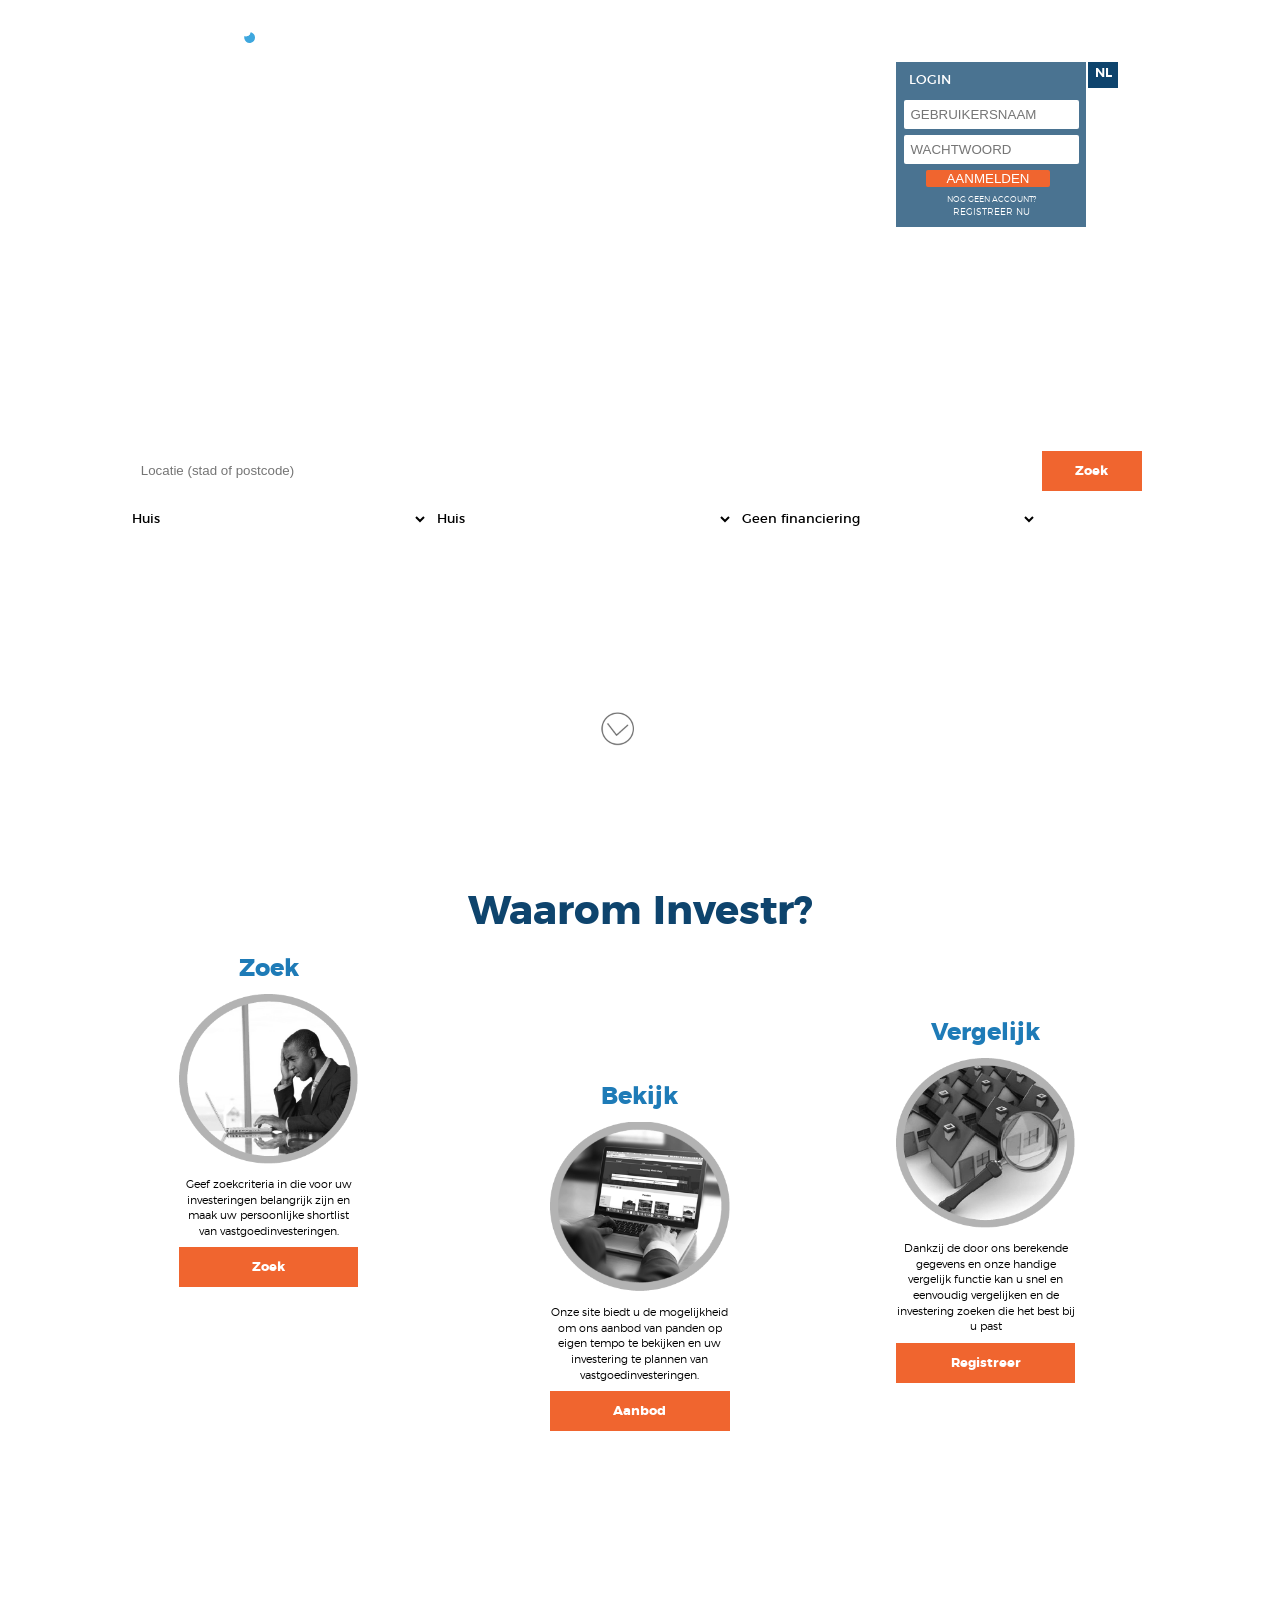
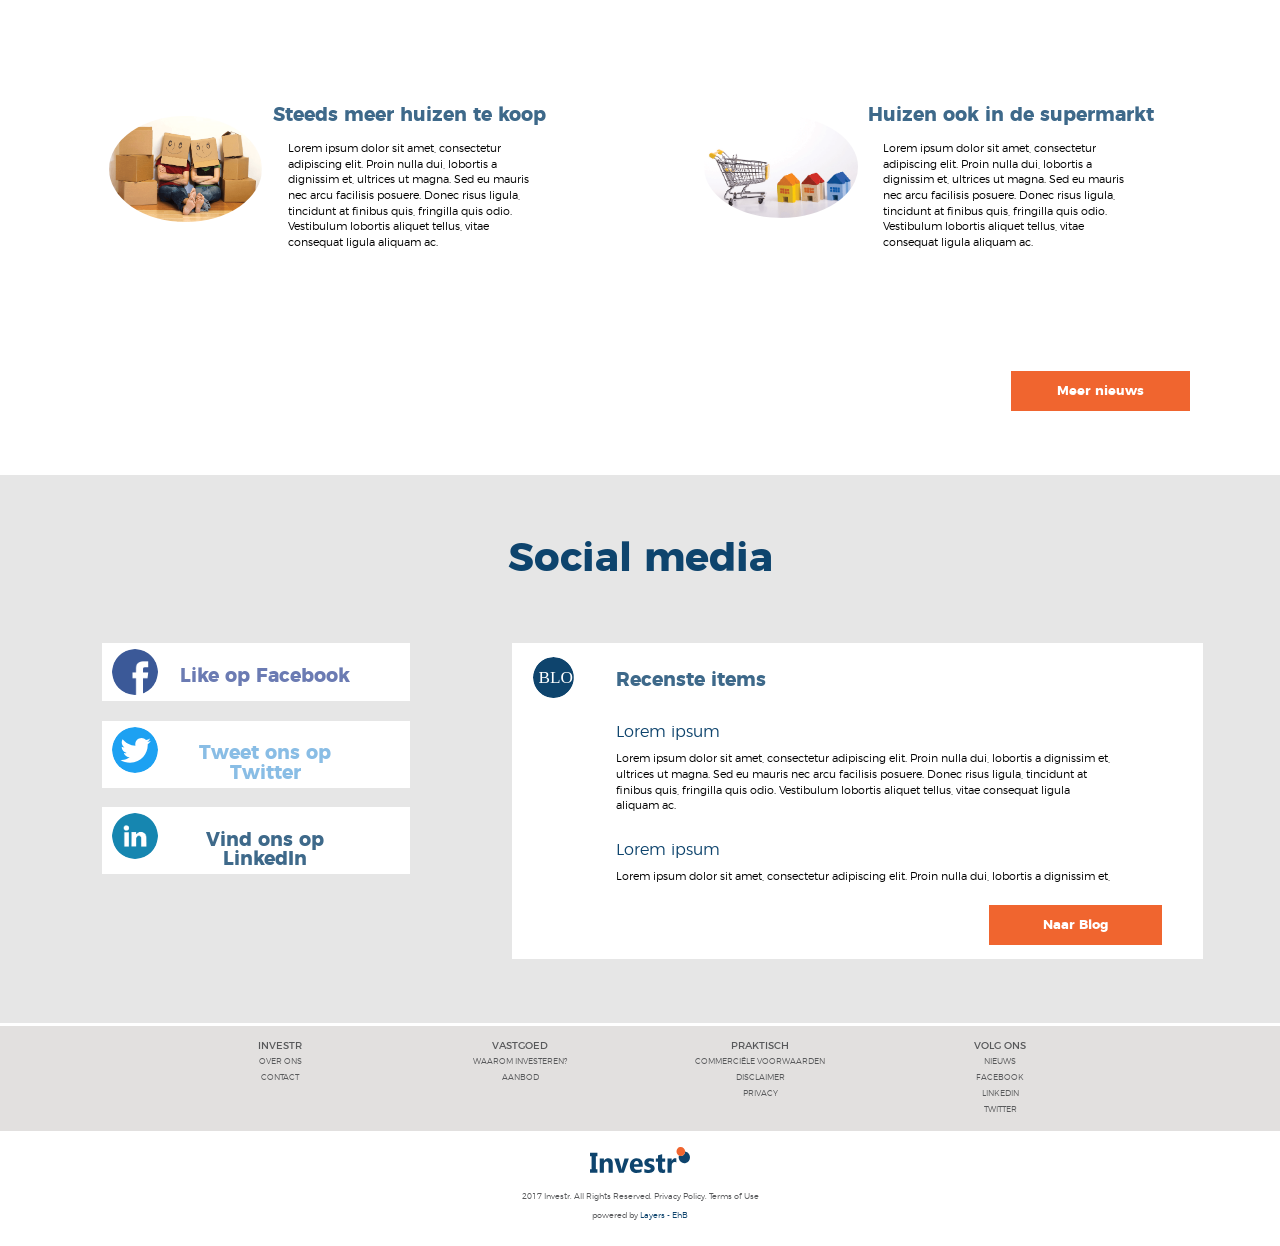
==== index.html @ 13e5bcf7 "Lennert Homepage" ====
<!DOCTYPE html>
<html lang="nl">

<head>
  <title>Home - Investr</title>
  <link rel="icon" type="image/png" href="images/Investr_logo_header.png">
  <meta charset="UTF-8">
  <link rel="stylesheet" type="text/css" href="css/reset.css" />
  <link rel="stylesheet" type="text/css" href="css/style.css" />
  <link rel="stylesheet" type="text/css" href="css/homepage.css" />
  <link rel="stylesheet" type="text/css" href="css/mediaqueries.css" />
  <link rel="stylesheet" type="text/css" href="css/mediaqueries2.css" />
  <meta name="viewport" content="width=device-width, initial-scale=1,  minimum-scale=1">
  <script src="https://ajax.googleapis.com/ajax/libs/jquery/2.1.4/jquery.min.js"></script>
  <script src="../script/script.js"></script>
</head>

<body class="Lennert">
  <section class="EEN_L">
    <header id="top">
      <div class="container"> <a class="logo" href="../index.html" title="Investr">investr</a> <a class="menu-knop" href="#"><span class="hamburger-lines">&#9776;</span> menu</a>
        <nav class="menu">
          <ul>
            <li><a href="index.html">home</a></li>
            <li><a href="pages/aanbod.html">aanbod</a></li>
            <li><a href="pages/nieuws.html">nieuws</a></li>
            <li><a href="pages/over_ons.html">meer ></a></li>
          </ul>
        </nav>
        <br class="clearfix" />
        <ul id="register">
          <li><a href="pages/registreren.html">registren</a></li>
          <li><a href="pages/login.html">aanmelden</a></li>
          <li><a href="#">nl</a></li>
        </ul> <a href="#" id="taal">nl</a>
        <div class="aanmelden">
          <h4>login</h4>
          <form action="#">
            <input type="text" name="userName" placeholder="GEBRUIKERSNAAM">
            <input type="text" name="password" placeholder="WACHTWOORD">
            <input type="submit" value="AANMELDEN"> </form>
          <p>nog geen account? <a href="pages/registreren.html">registreer nu</a></p>
        </div>
      </div>
      <div class="menu-line"></div>
      <br class="clearfix" /> </header>
    <main>
      <form>
        <h1>Investing Made Easy</h1>
        <input class="Zoekbalk" type="text" placeholder="Locatie (stad of postcode)">
        <a href="pages/aanbod.html">
          <input type="button" class="button" value="Zoek"> </a>
        <div class="details">
          <select name="type vastgoed" class="type_vastgoed">
            <option value="Huis">Huis </option>
            <option value="Appartement">Appartement</option>
            <option value="Studentenhuisvesting">Studentenhuisvesting</option>
            <option value="Grond">Grond</option>
            <option value="Bedrijfsvastgoed">Bedrijfsvastgoed</option>
            <option value="Garage">Garage</option>
            <option value="Assistentieflats">Assistentieflats</option>
          </select>
          <select name="type vastgoed">
            <option value="Huis">Huis </option>
            <option value="Appartement">Appartement</option>
            <option value="Studentenhuisvesting">Studentenhuisvesting</option>
            <option value="Grond">Grond</option>
            <option value="Bedrijfsvastgoed">Bedrijfsvastgoed</option>
            <option value="Garage">Garage</option>
            <option value="Assistentieflats">Assistentieflats</option>
          </select>
          <select name="Eigen inbreng">
            <option value="Geen financiering">Geen financiering </option>
            <option value="3 jaar">3 jaar</option>
            <option value="5 jaar">5 jaar</option>
            <option value="8 jaar">8 jaar</option>
            <option value="10 jaar">10 jaar</option>
            <option value="12 jaar">12 jaar</option>
            <option value="15 jaar">15 jaar</option>
            <option value="20 jaar">20 jaar</option>
            <option value="25 jaar">25 jaar</option>
          </select>
        </div>
        <a href="pages/aanbod.html">
          <input class="button_M" type="button" value="Zoek"> </a>
      </form>
      <a href="#TWEE"><img class="next" src="images/Homepage/next.png"></a>
  </section>
  <section id="TWEE" class="TWEE_L">
    <h1>Waarom Investr?</h1>
    <div class="BOL1">
      <h2>Zoek</h2> <img src="images/Homepage/Bol1.png">
      <p>Geef zoekcriteria in die voor uw investeringen belangrijk zijn en maak uw persoonlijke shortlist van vastgoedinvesteringen.</p>
      <a href="#top">
        <input type="button" class="button" value="Zoek"> </a>
    </div>
    <div class="BOL2">
      <h2>Bekijk</h2> <img src="images/Homepage/Bol2.png">
      <p>Onze site biedt u de mogelijkheid om ons aanbod van panden op eigen tempo te bekijken en uw investering te plannen van vastgoedinvesteringen.</p>
      <a href="pages/aanbod.html">
        <input type="button" class="button" value="Aanbod"> </a>
    </div>
    <div class="BOL3">
      <h2>Vergelijk</h2> <img src="images/Homepage/Bol3.png">
      <p>Dankzij de door ons berekende gegevens en onze handige vergelijk functie kan u snel en eenvoudig vergelijken en de investering zoeken die het best bij u past </p>
      <a href="pages/registreren.html">
        <input type="button" class="button" value="Registreer"> </a>
    </div>
    <div class="Appear"></div>
    <div class="OverLay">
      <svg width="100%" height="100%" viewBox="0 0 100 70" version="1.1" xmlns="http://www.w3.org/2000/svg">>
        <line x1="-10" y1="40" x2="20" y2="10" stroke-linecap="round" style="stroke:#b3b3b3; " />
        <line x1="20" y1="10" x2="45" y2="22" stroke-linecap="round" style="stroke:#b3b3b3; " />
        <line x1="45" y1="25" x2="80" y2="15" stroke-linecap="round" style="stroke:#b3b3b3; " />
        <line x1="80" y1="17" x2="120" y2="-10" stroke-linecap="round" style="stroke:#b3b3b3; " /> </svg>
    </div>
  </section>
  <section class="DRIE_L">
    <h1>Nieuws</h1>
    <article> <img src="images/Homepage/Nieuws3.png" alt="Steeds meer huizen te koop">
      <div class="Tekst">
        <h2>Steeds meer huizen te koop</h2>
        <p>Lorem ipsum dolor sit amet, consectetur adipiscing elit. Proin nulla dui, lobortis a dignissim et, ultrices ut magna. Sed eu mauris nec arcu facilisis posuere. Donec risus ligula, tincidunt at finibus quis, fringilla quis odio. Vestibulum lobortis aliquet tellus, vitae consequat ligula aliquam ac. </p>
      </div>
    </article>
    <article> <img src="images/Homepage/Nieuws2.png" alt="Huizen ook in de supermarkt">
      <div class="Tekst">
        <h2>Huizen ook in de supermarkt</h2>
        <p>Lorem ipsum dolor sit amet, consectetur adipiscing elit. Proin nulla dui, lobortis a dignissim et, ultrices ut magna. Sed eu mauris nec arcu facilisis posuere. Donec risus ligula, tincidunt at finibus quis, fringilla quis odio. Vestibulum lobortis aliquet tellus, vitae consequat ligula aliquam ac.</p>
      </div>
    </article>
    <a href="pages/nieuws.html">
      <input class="button" type="button" value="Meer nieuws"> </a>
  </section>
  <section class="VIER_L">
    <h1>Social media</h1>
    <div class="social ">
      <a href="https://www.facebook.com/investr.be/?ref=hl">
        <article class="FB link"> <img src="images/Homepage/facebook_47004.png" alt="facebook">
          <div class="Tekst">
            <h2>Like op Facebook</h2> </div>
        </article>
      </a>
      <a href="https://twitter.com/Investr_be">
        <article class="Twitter link"> <img src="images/Homepage/Twitter_bird_logo_2012.svg" alt="twitter">
          <div class="Tekst">
            <h2>Tweet ons op Twitter</h2> </div>
        </article>
      </a>
      <a href="https://www.linkedin.com/company/10421591?trk=tyah&trkInfo=clickedVertical%3Acompany%2CclickedEntityId%3A10421591%2Cidx%3A2-2-5%2CtarId%3A1457539887516%2Ctas%3AINvestr">
        <article class="LinkedIn link"> <img src="images/Homepage/Linkedin_circle.svg_.png" alt="LinkedIn">
          <div class="Tekst">
            <h2>Vind ons op LinkedIn</h2> </div>
        </article>
      </a>
    </div>
    <article class="Blog"> <img src="images/Homepage/Blog.svg" alt="Blog">
      <h2>Recenste items</h2>
      <div class="scroll">
        <h3>Lorem ipsum</h3>
        <p>Lorem ipsum dolor sit amet, consectetur adipiscing elit. Proin nulla dui, lobortis a dignissim et, ultrices ut magna. Sed eu mauris nec arcu facilisis posuere. Donec risus ligula, tincidunt at finibus quis, fringilla quis odio. Vestibulum lobortis aliquet tellus, vitae consequat ligula aliquam ac.</p>
        <h3>Lorem ipsum</h3>
        <p>Lorem ipsum dolor sit amet, consectetur adipiscing elit. Proin nulla dui, lobortis a dignissim et, ultrices ut magna. Sed eu mauris nec arcu facilisis posuere. Donec risus ligula, tincidunt at finibus quis, fringilla quis odio. Vestibulum lobortis aliquet tellus, vitae consequat ligula aliquam ac.</p>
        <h3>Lorem ipsum</h3>
        <p>Lorem ipsum dolor sit amet, consectetur adipiscing elit. Proin nulla dui, lobortis a dignissim et, ultrices ut magna. Sed eu mauris nec arcu facilisis posuere. Donec risus ligula, tincidunt at finibus quis, fringilla quis odio. Vestibulum lobortis aliquet tellus, vitae consequat ligula aliquam ac.</p>
        <h3>Lorem ipsum</h3>
        <p>Lorem ipsum dolor sit amet, consectetur adipiscing elit. Proin nulla dui, lobortis a dignissim et, ultrices ut magna. Sed eu mauris nec arcu facilisis posuere. Donec risus ligula, tincidunt at finibus quis, fringilla quis odio. Vestibulum lobortis aliquet tellus, vitae consequat ligula aliquam ac.</p>
      </div>
      </div>
      <input class="button" type="button" value="Naar Blog"> </article>
  </section>
  <br class="clearfix" /> </main>
  <footer>
    <div class="container">
      <div class="fMenu">
        <ul>
          <h4>investr</h4>
          <li><a href="over_ons.html">over ons</a></li>
          <li><a href="#">contact</a></li>
        </ul>
      </div>
      <div class="fMenu">
        <ul>
          <h4>vastgoed</h4>
          <li><a href="#">waarom investeren?</a></li>
          <li><a href="#">aanbod</a></li>
        </ul>
      </div>
      <div class="fMenu">
        <ul>
          <h4>praktisch</h4>
          <li><a href="#">commerciële voorwaarden</a></li>
          <li><a href="#">disclaimer</a></li>
          <li><a href="#">privacy</a></li>
        </ul>
      </div>
      <div class="fMenu">
        <ul>
          <h4>volg ons</h4>
          <li><a href="#">nieuws</a></li>
          <li><a href="#">facebook</a></li>
          <li><a href="#">linkedin</a></li>
          <li><a href="#">twitter</a></li>
        </ul>
      </div>
      <br class="clearfix" /> </div>
    <div class="powered"> <img src="images/Investr_logo_footer.svg" alt="logo Investr" />
      <p>2017 Investr. All Rights Reserved. Privacy Policy. Terms of Use</p>
      <p>powered by <a href="http://www.erasmushogeschool.be/opleidingen/bachelors/multimedia-communicatietechnologie-multec" target="_blank">Layers - EhB</a></p>
    </div>
  </footer>
</body>

</html>
---- css/style.css ----
/* ----------------------------------
        FONT
---------------------------------- */

@font-face {
    font-family: 'montserratbold';
    src: url('../font/montserrat-bold-webfont.woff2') format('woff2'), url('../font/montserrat-bold-webfont.woff') format('woff');
    font-weight: normal;
    font-style: normal;
}
  
@font-face {
    font-family: 'montserratsemibold';
    src: url('../font/montserrat-semibold-webfont.woff2') format('woff2'), url('../font/montserrat-semibold-webfont.woff') format('woff');
    font-weight: normal;
    font-style: normal;
}
  
@font-face {
    font-family: 'montserratlight';
    src: url('../font/montserrat-light-webfont.woff2') format('woff2'), url('../font/montserrat-light-webfont.woff') format('woff');
    font-weight: normal;
    font-style: normal;
}
  
@font-face {
    font-family: 'montserratregular';
    src: url('../font/montserrat-regular-webfont.woff2') format('woff2'), url('../font/montserrat-regular-webfont.woff') format('woff');
    font-weight: normal;
    font-style: normal;
}
/*--------------------------------------*/
  
.clearfix {
    clear: both;
}

body {
    font-family: 'montserratregular';
    margin: 0;
  }
  
h1 {
    font-family: 'montserratbold';
    color: #0E446D;
    font-size: 2em;
    margin: 0.5em 0;
}
  
h2 {
    font-family: 'montserratbold';
    color: #0E446D;
    font-size: 1.5em;
    margin: 0.25em 0;
}
  
h3 {
    font-family: 'montserratbold';
    color: #0E446D;
    font-size: 1em;
}
  
h4 {
    font-family: 'montserratbold';
    color: #0E446D;
    font-size: 0.7em;
}
  
h5 {
    font-family: 'montserratbold';
    color: #0E446D;
    font-size: 0.5em;
}
  
p {
    font-family: 'montserratlight';
    line-height: 1.4;
    color: black;
    font-weight: 400;
    font-size: 1em;
}
/* ------------------------------------------
            HEADER & FOOTER
------------------------------------------ */
header {
    background-color: #0E446D;
    font-family: 'montserratsemibold';
    text-transform: uppercase;
}
.container {
    max-width: 75%;
    margin: 0 auto;
    position: relative;
}

a.logo:link,
a.logo:visited,
a.logo:hover,
a.logo:active {
    background-image: url(../images/Investr_logo.svg);
    background-repeat: no-repeat;
    display: block;
    float: left;
    height: 1.5em;
    width: 100px;
    text-indent: -9999px;
    
    margin-top: 1.75em;
}

a.menu-knop:link,
a.menu-knop:visited,
a.menu-knop:active {
    float: right;
    text-decoration: none;
    color: white;
    border-bottom: 3px solid #0E446D;
    padding: 0.5em 0;
    margin: 1.5em;
    margin-bottom: 0.5em;
    margin-right: 0em;
}

a.menu-knop:hover {
    display: block;
    float: right;
    text-decoration: none;
    color: white;
    border-bottom: 3px solid #F0652F;
}

header a#taal, header div.aanmelden {
    display: none;
}

header nav {
    clear: both;
}

header nav ul li a:link,
header nav ul li a:visited,
header nav ul li a:active {
    display: block;
    text-decoration: none;
    text-align: center;
    color: white;
    font-family: 'montserratregular';
    border-bottom: 3px solid #0E446D;
    padding: 0.5em 0;
}

header nav ul li a:hover {
    display: block;
    text-decoration: none;
    text-align: center;
    color: white;
    
    font-family: 'montserratregular';
    border-bottom: 3px solid #F0652F;
    padding: 0.5em 0;
}

header ul#register {
    display: none;
}

footer {
    background-color: #E2E0DF;
}

footer div.fMenu {
    display: block;
    width: 25%;
    float: left;
    
    padding: 1em 0;
    text-align: center;
}

footer div.fMenu h4 {
    text-transform: uppercase;
    font-family: 'montserratregular';
    font-size: 0.6em;
    color: #58595B;
}

footer div.fMenu a:link,
footer div.fMenu a:visited,
footer div.fMenu a:active {
    text-transform: uppercase;
    font-family: 'montserratlight';
    font-size: 0.5em;
    color: #58595B;
    text-decoration: none;
}

footer div.fMenu a:hover {
    color: #000000;
    text-decoration: underline;
}

footer div.powered {
    text-align: center;
    background-color: white;
    padding-bottom: 1em;
}

footer div.powered img {
    margin: 1em;
    width: 20%;
    max-width: 100px;
}

footer div.powered p {
    font-size: 0.5em;
    margin-bottom: 1em;
    color: #58595B;
}

footer div.powered p a:link,
footer div.powered p a:visited,
footer div.powered p a:active {
    color: #0E446D;
    text-decoration: none;
}

footer div.powered p a:hover {
    border-bottom: 1px solid #F0652F;
}

/* ------------------------------------------
            EINDE HEADER & FOOTER
------------------------------------------ */

/* ------------------------------------------
           LOGIN en REGISTREREN
------------------------------------------ */
main#login h1 {
    text-align: center;
}

main#login h2 {
    text-align: center;
    font-size: 0.9em;
    color: #1E7BB7;
}

main#login ul#voordelen {
    list-style:initial;
}

main#login ul#voordelen li {
    font-family: 'montserratlight';
    font-size: 0.85em;
    color: #0E446D;
    margin: 1em 0;
}

main#login ul#voordelen li span { 
    font-family: 'montserratregular';
}

main#login form {
    width: 100%;
    margin: 1em auto;
}

main#login form input[type="text"] {
    width: 95%;
    margin: 0.5em 0;
    display: block;
    color: #0E446D;
    font-size: 0.8em;
    border: 1px solid rgba(128, 128, 128, 0.5);
    border-radius: 2px;
    padding: 0.5em;
}

main#login form input[type="radio"] {
   
}
    
main#login form input[type="submit"] {
    width: 75%;
    display: block;
    border: 0;
    background-color: #F0652F;
    color: white;
    font-size: 1em;
    border-radius: 2px;
    cursor: pointer;
    padding: 0.5em;
    margin: 1em auto;
    }

main#login a img {
    width: 65%;
    display: block;
    margin: 1em auto;
}

main#login p {
    width: 100%;
    text-align: center;
    font-size: 0.8em;
}

main#login p a:link,
main#login p a:active,
main#login p a:visited {
    color: black;
}

main#login p a:hover {
    color: #F0652F;
}

/* ------------------------------------------
           EINDE LOGIN en REGISTREREN
------------------------------------------ */

/* ------------------------------------------
           NIEUWS
------------------------------------------ */
main#nieuws a img {
    width: 100%;
    margin: 0 auto;
}

main#nieuws h2 {
    background-color: #F0652F;
    text-align-last: center;
    color: white;
    padding: 0.5em;
    margin: 0.5em 0;
    font-family: 'montserratregular';
    font-size: 1em;
    text-transform: uppercase;
}

main#nieuws div.nieuwsartikel {
    border: 1px solid rgba(0, 0, 0, 0.2);
    margin: 1em 0;
    display: block;
    width: 100%;
}

main#nieuws div.nieuwsartikel a img {
    width: 35%;
    display: block;
    float: left;
}

main#nieuws div.nieuwsartikel a p {
    width: 60%;
    display: block;
    float: right;
    font-family: 'montserratlight';
    font-size: 0.8em;
}
---- css/homepage.css ----
body {
  width: 100%;
}

h2 {
  color: #1E7BB7;
}

p {
  font-weight: 400;
  font-size: 0.7em;
}

header {
  background-color: transparent;
}

.OverLay {
  display: none;
}


/*---------------------------------*/

.EEN_L {
  background-color: #0E446D;
  padding-bottom: 24%;
}

h1 {
  width: 80%;
  margin: 0% 20% 5% 10%;
  text-align: center;
  color: white;
}

.next {
  display: none;
}

.Zoekbalk {
  height: 30px;
  border: none;
  width: 80%;
  margin: 0% 10%;
  padding: 0;
  padding-left: 1%;
}

.button_M {
  border-radius: 0;
  font-family: 'montserratbold';
  padding: 0;
  border: none;
  color: white;
  box-sizing: border-box;
  background-color: #F0652F;
  height: 30px;
  border: none;
  width: 80%;
  margin: 2% 10%;
}

.button {
  border-radius: 0;
  font-family: 'montserratbold';
  padding: 0;
  border: none;
  color: white;
  box-sizing: border-box;
  background-color: #F0652F;
  height: 30px;
  border: none;
  width: 80%;
  margin: 2% 10%;
}

.EEN_L .button {
  display: none;
}

select {
  font-family: 'montserratregular';
  padding: 0;
  border: none;
  box-sizing: border-box;
  background-color: white;
  height: 30px;
  border: none;
  width: 80%;
  margin: 2% 10%;
}


/*-----------------------------------*/

.TWEE_L {
  padding-bottom: 10%;
}

.TWEE_L h1 {
  margin-top: 10%;
  color: #0E446D;
}

.TWEE_L h2 {
  text-align: center;
  margin: 10% 0 5% 0;
}

.TWEE_L img {
  width: 80%;
  margin-left: 5%;
  margin: 0 10% 4% 10%;
}

.TWEE_L p {
  text-align: center;
  margin: 5% 5% 5% 5%;
}

.TWEE_L button {
  width: 90%;
  margin-left: 5%;
}


/*--------------------------------*/

.DRIE_L {
  background-color: #e6e6e6;
  padding-bottom: 10%;
}

.DRIE_L article {
  width: 80%;
  margin: 0 10% 4% 10%;
  background: white;
  overflow: hidden;
}

.DRIE_L h1 {
  padding-top: 10%;
  color: #0E446D;
}

.DRIE_L img {
  width: 100%;
  display: inline;
}

.DRIE_L h2 {
  width: 100%;
  font-size: 1em;
  margin: 5%;
}

.DRIE_L p {
  width: 90%;
  margin: 5%;
}


/*--------------------SOCIAL MEDIA------*/

.VIER_L {
  background-color: #cccccc;
  overflow: hidden;
  display: inline-block;
}

.social {
  padding-bottom: 5%;
}

.VIER_L h1 {
  padding-top: 10%;
  color: #0E446D;
}

.VIER_L article {
  width: 80%;
  margin-bottom: 5%;
  background-color: white;
  margin-left: 10%;
  overflow: hidden;
}

.VIER_L h2 {
  float: left;
  text-align: center;
  width: 70%;
  padding-top: 2%;
}

.VIER_L img {
  width: 10%;
  padding: 2%;
  float: left;
}

.VIER_L .Blog {
  width: 80%;
}

.Blog h2 {
  margin-bottom: 5%;
  text-align: left;
}

.Blog button {
  margin-top: 10%;
}

.VIER_L p {
  margin-top: 5%;
}

.scroll {
  position: relative;
  margin-top: 5%;
  width: 80%;
  height: 160px;
  overflow: scroll;
  margin-left: 20%;
  margin-right: 5%;
  margin-bottom: 5%;
}


/*[base64]*/

@media screen and (min-width: 650px) {
  .next {
    display: block;
    width: 20%;
    margin-left: 42%;
    margin-top: 10%;
    margin-bottom: 2%;
    filter: grayscale(80);
  }
  .next:hover {
    filter: grayscale(0);
  }
  a {
    text-decoration: none;
    cursor: pointer;
  }
  .button:hover {
    background-color: white;
    color: #F0652F;
    border: solid #F0652F;
    cursor: pointer;
  }
  .EEN_L {
    box-sizing: border-box;
    background: fixed;
    height: 100%;
    padding: 0;
    width: 100%;
    background-image: url("../images/Homepage/Background.png");
    background-size: cover;
    background-repeat: no-repeat;
  }
  .EEN_L h1 {
    margin-top: 10%;
  }
  .Zoekbalk {
    height: 40px;
    width: 70%;
    margin: 0% 0% 0% 10%;
  }
  .EEN_L .button {
    display: inline;
    height: 40px;
    width: 100px;
    margin: 0% 0%;
    border-radius: 0px;
    font-family: 'montserratbold';
    padding: 0;
    border: none;
    color: white;
    box-sizing: border-box;
    background-color: #F0652F;
    text-decoration: none;
  }
  .EEN_L .button:hover {
    border: none;
    background-color: white;
    color: #F0652F;
  }
  .details {
    width: 71.4%;
    margin-left: 10%;
  }
  .EEN_L .button_M {
    display: none;
  }
  .type_vastgoed {
    margin-left: 0%;
  }
  select {
    height: 40px;
    width: 32.5%;
    margin: 0.8% 0%;
  }
  /*---------------WIE---------------------*/
  .OverLay {
    display: block;
    z-index: -2;
    padding-bottom: 50%;
    width: 100%;
    position: absolute;
  }
  .Appear {
    display: block;
    float: right;
    z-index: -1;
    padding-bottom: 70%;
    width: 100%;
    position: absolute;
    background-color: white;
    -webkit-transition: width 2s;
    transition: width 2s;
  }
  .TWEE_L:hover .Appear {
    width: 0%;
  }
  .TWEE_L {
    overflow: hidden;
    padding-bottom: 5%;
  }
  .TWEE_L h1 {
    width: 80%;
    margin: 5% 20% 0% 10%;
    text-align: center;
    font-size: 40px;
  }
  .BOL1 {
    float: left;
    width: 20%;
    margin-top: 0%;
    margin-right: 0%;
    margin-left: 12%;
    height: 100%;
  }
  .BOL2 {
    float: left;
    width: 20%;
    margin-top: 10%;
    margin-right: 0;
    margin-left: 9%;
  }
  .BOL3 {
    float: left;
    width: 20%;
    margin-top: 5%;
    margin-right: 0;
    margin-left: 7%;
  }
  .button {
    font-family: 'montserratbold';
    width: 70%;
    border: none;
    color: white;
    text-align: center;
    background-color: #F0652F;
    height: 40px;
    border: none;
    margin: 3% 0% 5% 10%;
  }
  .TWEE_L h2 {
    text-align: center;
    width: 70%;
    margin-left: 10%;
  }
  .TWEE_L img {
    width: 70%;
    margin-left: 10%;
    filter: grayscale(100%)
  }
  .TWEE_L:hover img {
    width: 70%;
    margin-left: 10%;
    transition: filter 2s;
    filter: none;
  }
  .TWEE_L p {
    text-align: center;
    width: 70%;
    margin: 0;
    margin-left: 10%;
  }
  .TWEE_L button {
    width: 50%;
    margin-left: 25%;
    text-align: center;
  }
  /*---------------NIEUWS--------------*/
  .DRIE_L {
    box-sizing: border-box;
    overflow: hidden;
    background: fixed;
    padding-bottom: 0;
    height: 100%;
    width: 100%;
    background-image: url("../images/Homepage/Background.2.png");
    background-size: cover;
    background-repeat: no-repeat;
  }
  .DRIE_L .button:hover {
    border: none;
  }
  .DRIE_L h1 {
    width: 80%;
    color: white;
    padding-top: 5%;
    padding-bottom: 5%;
    margin: 0% 20% 0% 10%;
    text-align: center;
    font-size: 40px;
  }
  .DRIE_L article {
    background-color: white;
    width: 40%;
    margin-left: 6.5%;
    padding: 0;
    float: left;
    overflow: hidden;
    margin-right: 0;
  }
  .DRIE_L img {
    border-radius: 100%;
    margin: 40px 0 0 0;
    height: 30%;
    width: 30%;
    margin-left: 5%;
    padding: 0;
    float: left;
  }
  .DRIE_L p {
    width: 80%;
    margin-top: 2%;
    margin-bottom: 10%;
    top: 0;
  }
  .DRIE_L h2 {
    font-family: 'montserratbold';
    color: #0E446D;
    font-size: 1.2em;
    line-height: 1;
    position: inherit;
    top: 0;
    opacity: 0.8;
    width: 100%;
    height: 10%;
    padding-bottom: 0%;
    margin-left: 0%;
    margin-top: 10%;
    background: white;
  }
  .Tekst {
    float: left;
    width: 60%;
    margin-left: 2%;
  }
  .DRIE_L .button {
    font-family: 'montserratbold';
    height: 40px;
    margin: 5% 0;
    width: 14%;
    float: right;
    margin: 3% 7% 5% 0%;
  }
  /*---------------------------------SOCIAL MEDIA-----*/
  .VIER_L {
    box-sizing: border-box;
    overflow: hidden;
    display: inline-block;
    padding-bottom: 4%;
    height: 100%;
    width: 100%;
    background-color: #e6e6e6;
  }
  .VIER_L h1 {
    width: 80%;
    padding-top: 5%;
    padding-bottom: 5%;
    margin: 0% 20% 0% 10%;
    text-align: center;
    font-size: 40px;
  }
  .social {
    float: left;
    margin-left: 5%;
    width: 30%;
    height: 50%;
  }
  .VIER_ .VIER_L article {
    background-color: white;
    float: left;
    width: 100%;
    margin: 0 0 10% 2%;
    border: 0;
    padding: 0;
    overflow: hidden;
  }
  .VIER_L img {
    border-radius: 100%;
    margin: 2% 0% 2% 3%;
    height: 30%;
    width: 15%;
    padding: 0;
    float: left;
    color: black;
  }
  .VIER_L p {
    width: 80%;
    margin-top: 2%;
    margin-bottom: 10%;
    top: 0;
  }
  .VIER_L h2 {
    font-family: 'montserratbold';
    color: #0E446D;
    font-size: 1.2em;
    line-height: 1;
    position: inherit;
    top: 0;
    text-decoration: none;
    opacity: 0.8;
    width: 110%;
    padding-bottom: 0%;
    margin-left: %;
    margin-top: 11%;
    background: white;
  }
  .FB h2 {
    color: #475BA1;
  }
  .Twitter h2 {
    color: #6CADDF;
  }
  .Twitter h2 {
    color: #6CADDF;
  }
  .VIER_L .Blog {
    min-height: 182px;
    float: left;
    width: 60%;
    margin-left: 5%;
    margin-bottom: 1%;
    width: 54%;
  }
  .Blog p {
    width: 90%;
    margin-left: 0;
    margin-right: 5%;
    margin-bottom: 5%;
  }
  .Blog h2 {
    width: 80%;
    margin-top: 2%;
    margin-left: 6%;
    float: left;
  }
  .Blog h3 {
    font-family: "montserratlight";
    margin-top: 0%;
  }
  .Blog .button {
    font-family: 'montserratbold';
    height: 40px;
    width: 25%;
    float: right;
    margin: 3% 6% 2% 0%;
  }
  .scroll {
    position: relative;
    margin: 0% 5% 0% 15%;
    width: 80%;
    float: left;
    overflow: scroll;
  }
  .Blog img {
    width: 6%;
    float: left;
  }
}

.VIER_L .link:hover {
  box-sizing: border-box;
  background-color: #F0652F
}

.link:hover h2 {
  background-color: #F0652F
}


/*------------------------------------*/

@media screen and (min-width: 860px) {
  select {
    width: 32.8%;
  }
}
---- css/mediaqueries.css ----
@font-face {
  font-family: 'montserratbold';
  src: url('../font/montserrat-bold-webfont.woff2') format('woff2'), url('../font/montserrat-bold-webfont.woff') format('woff');
  font-weight: normal;
  font-style: normal;
}

@font-face {
  font-family: 'montserratsemibold';
  src: url('../font/montserrat-semibold-webfont.woff2') format('woff2'), url('../font/montserrat-semibold-webfont.woff') format('woff');
  font-weight: normal;
  font-style: normal;
}

@font-face {
  font-family: 'montserratlight';
  src: url('../font/montserrat-light-webfont.woff2') format('woff2'), url('../font/montserrat-light-webfont.woff') format('woff');
  font-weight: normal;
  font-style: normal;
}

@font-face {
  font-family: 'montserratregular';
  src: url('../font/montserrat-regular-webfont.woff2') format('woff2'), url('../font/montserrat-regular-webfont.woff') format('woff');
  font-weight: normal;
  font-style: normal;
}

@media screen and (min-width: 650px) {
    a.menu-knop {
        display: none;
    }
    
    a.logo:link,
    a.logo:visited,
    a.logo:hover,
    a.logo:active {
        margin-left: 0;
        
    }

    .container {
        max-width: 75%;
        margin: 0 auto;
        position: relative;
    }
    
    div.container nav {
        display: block;
        float: right;
        width: 69%;
        clear: none;
        position: relative;
        z-index:3;
    }
    
    header nav {
    clear: both;
}
    
    header nav ul li a:link,
    header nav ul li a:visited,
    header nav ul li a:active {
        display: block;
        float: left;
        width: 25%;
        margin-top: 1.75em;
        
        border-bottom: 2px solid white;
    }
    
    header nav ul li a:hover {
        border-bottom: 2px solid #F0652F;
    }
    
    header div.menu-line {
        height: 2px;
        background-color: white;
        padding: 0;
        margin: 0;
        position: absolute;
        top: 60px;
        width: 100%;
        z-index: 2;
        
    }
    
    header ul#register {
        width: 240px;
        float: right;
        display: block;
        
    }
    
    header ul#register li a:link,
    header ul#register li a:visited,
    header ul#register li a:active {
        float: left;
        color: white;
        padding: 0.5em;
        font-family: 'montserratregular';
        font-size: 0.8em;
        text-decoration: none;
        border-bottom: 2px solid white;
        border-right: 2px solid white;
        margin-bottom: 1em;
    }
    
    header ul#register li a:hover {
        border-bottom: 2px solid #F0652F;

    }

    
    header ul#register li:first-child a:link,
    header ul#register li:first-child a:visited,
    header ul#register li:first-child a:active {
        background-color: #F0652F;
        border-left: 2px solid white;
    }
    
    header ul#register li:first-child a:hover {
        background-color: white;
        color: #F0652F;
    }

}
@media screen and (min-width: 750px) {
    main#login h1, main#login h2 {
        text-align: left;
    }
    
    main#login ul#voordelen {
        float: right;
        display: block;
        width: 45%;
    }
    
    main#login form#registreren {
        float: left;
        width: 50%;
    }
    
    main#login form#login {
        max-width: 400px;
        display: block;
        float: left;
    }
    
    main#login form#login a img {
        max-width: 200px;
    }
    
    main#nieuws div.nieuwsartikel a img {
        width: 150px;
    }
    
    main#nieuws div.nieuwsartikel a p {
        vertical-align: middle;
        font-size: 1em;
        width: 70%
    }
    
}
---- css/mediaqueries2.css ----
@font-face {
  font-family: 'montserratbold';
  src: url('../font/montserrat-bold-webfont.woff2') format('woff2'), url('../font/montserrat-bold-webfont.woff') format('woff');
  font-weight: normal;
  font-style: normal;
}

@font-face {
  font-family: 'montserratsemibold';
  src: url('../font/montserrat-semibold-webfont.woff2') format('woff2'), url('../font/montserrat-semibold-webfont.woff') format('woff');
  font-weight: normal;
  font-style: normal;
}

@font-face {
  font-family: 'montserratlight';
  src: url('../font/montserrat-light-webfont.woff2') format('woff2'), url('../font/montserrat-light-webfont.woff') format('woff');
  font-weight: normal;
  font-style: normal;
}

@font-face {
  font-family: 'montserratregular';
  src: url('../font/montserrat-regular-webfont.woff2') format('woff2'), url('../font/montserrat-regular-webfont.woff') format('woff');
  font-weight: normal;
  font-style: normal;
}

@media screen and (min-width: 650px) {
    header a#taal:link,
    header a#taal:visited,
    header a#taal:active {
        float: right;
        display: block;
        background-color: #0E446D;
        color: white;
        padding: 0.5em;
        font-size: 0.8em;
        text-decoration: none;
        border-bottom: 2px solid white;
        border-right: 2px solid white;
        border-left: 2px solid white;
    }
    
    header a#taal:hover {
        border-bottom: 2px solid #F0652F;
        border-right: 2px solid #F0652F;
        border-left: 2px solid #F0652F;
        color: #F0652F;
    }

    header div.aanmelden {
        display: block;
        float: right;
        width: 190px;
        background-color: rgba(14, 68, 109, 0.75);
    }
    
    header div.aanmelden h4 {
        font-size: 0.8em;
        font-family: 'montserratregular';
        color: white;
        float: left;
        margin: 1em;
    }
    
    
    
    header div.aanmelden form {
        clear: both;
        display: block;
        width: 190px;
    }
    
    header div.aanmelden form input[type="text"] {
        margin: 0.5em auto;
        display: block;
        width: 85%;
        color: #58595B;
        border: 0;
        border-radius: 2px;
        padding: 0.5em;
    }
    
    header div.aanmelden form input[type="submit"] {
        margin-left: 30px;
        width: 65%;
        border: 0;
        background-color: #F0652F;
        color: white;
        border-radius: 2px;
        cursor: pointer;
    }
    
    header div.aanmelden p {
        width: 190px;
        font-size: 0.5em;
        text-align: center;
        color: white;
        margin: 1em 0;
    }
    
    header div.aanmelden p a {
        color: white;
        margin: 5em;
        font-size: 1.1em;
    }
    
    header ul#register {
        display: none;
    }
}
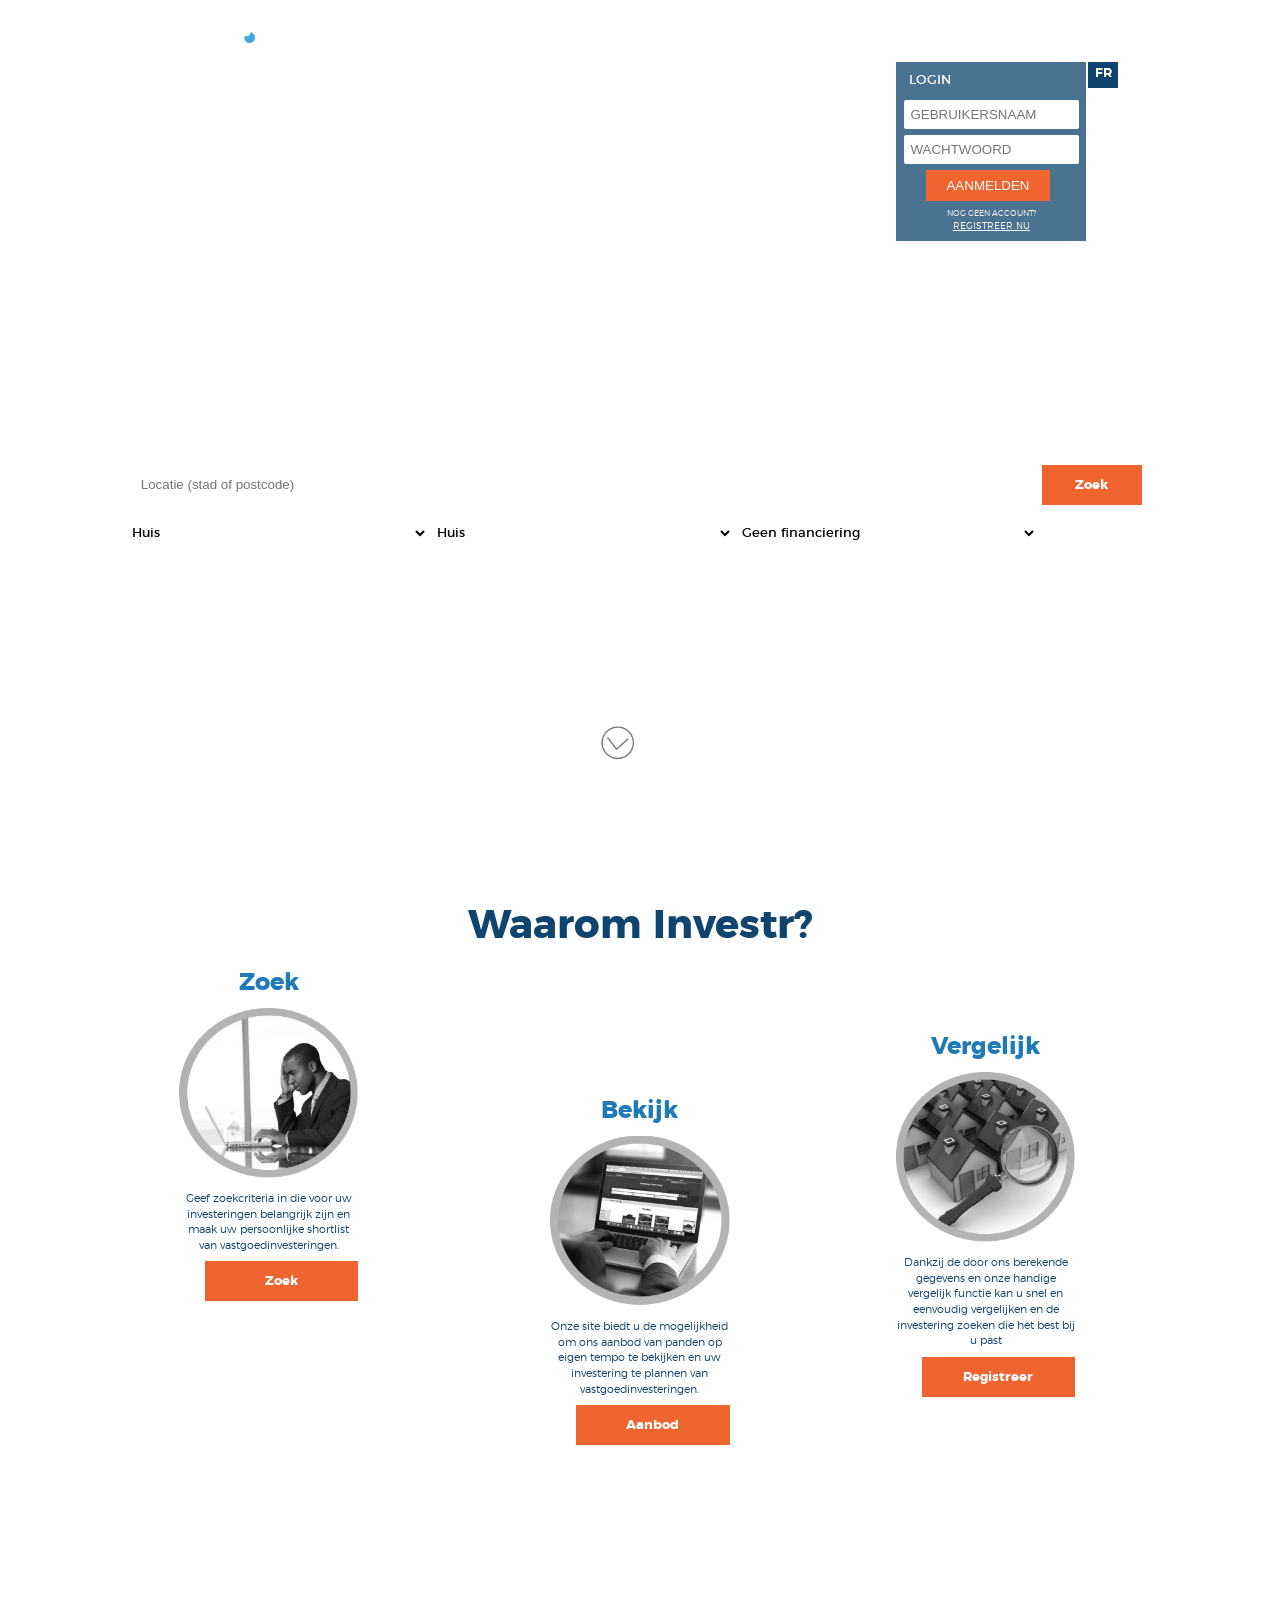
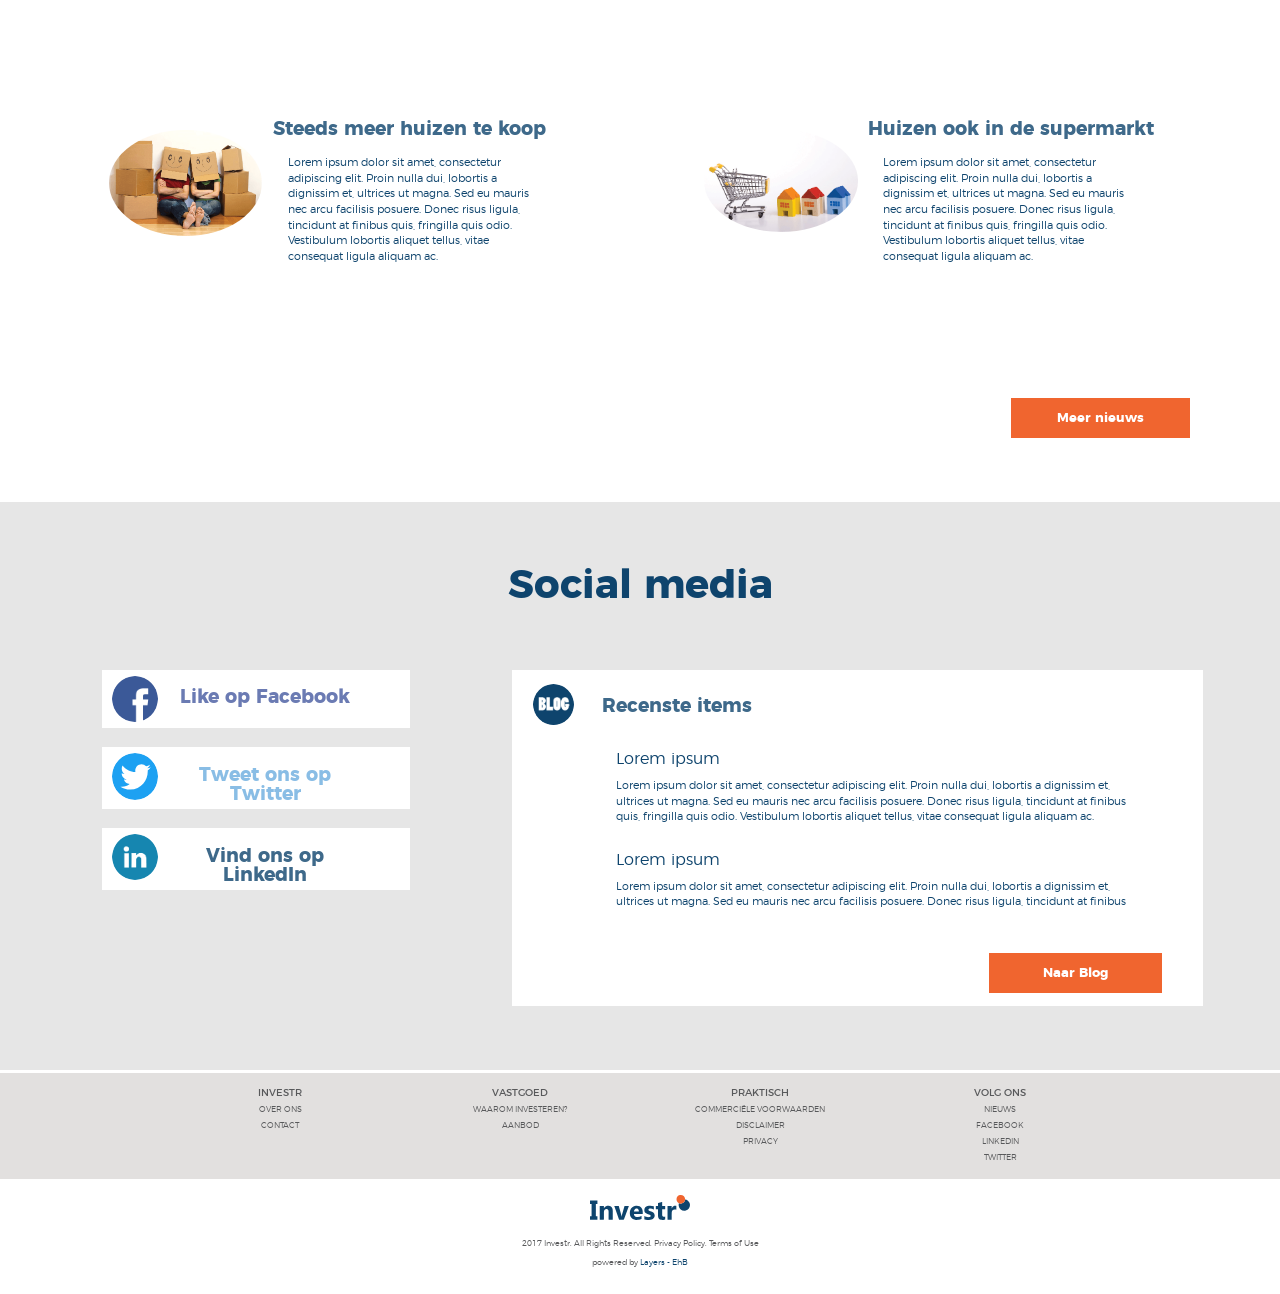
==== commit ed855f57: "Lennert" ====
--- a/index.html
+++ b/index.html
@@ -24,7 +24,7 @@
             <li><a href="index.html">home</a></li>
             <li><a href="pages/aanbod.html">aanbod</a></li>
             <li><a href="pages/nieuws.html">nieuws</a></li>
-            <li><a href="pages/over_ons.html">meer ></a></li>
+            <li><a href="pages/over_ons.html">over ons</a></li>
           </ul>
         </nav>
         <br class="clearfix" />
@@ -32,14 +32,14 @@
           <li><a href="pages/registreren.html">registren</a></li>
           <li><a href="pages/login.html">aanmelden</a></li>
           <li><a href="#">nl</a></li>
-        </ul> <a href="#" id="taal">nl</a>
+        </ul> <a href="#" id="taal">FR</a>
         <div class="aanmelden">
           <h4>login</h4>
           <form action="#">
             <input type="text" name="userName" placeholder="GEBRUIKERSNAAM">
             <input type="text" name="password" placeholder="WACHTWOORD">
             <input type="submit" value="AANMELDEN"> </form>
-          <p>nog geen account? <a href="pages/registreren.html">registreer nu</a></p>
+          <p>nog geen account? <a class="Registreer" href="pages/registreren.html">registreer nu</a></p>
         </div>
       </div>
       <div class="menu-line"></div>
@@ -106,7 +106,9 @@
       <a href="pages/registreren.html">
         <input type="button" class="button" value="Registreer"> </a>
     </div>
-    <div class="Appear"></div>
+    <div class="X">
+      <div class="Appear"></div>
+    </div>
     <div class="OverLay">
       <svg width="100%" height="100%" viewBox="0 0 100 70" version="1.1" xmlns="http://www.w3.org/2000/svg">>
         <line x1="-10" y1="40" x2="20" y2="10" stroke-linecap="round" style="stroke:#b3b3b3; " />
@@ -154,7 +156,7 @@
         </article>
       </a>
     </div>
-    <article class="Blog"> <img src="images/Homepage/Blog.svg" alt="Blog">
+    <article class="Blog"> <img src="images/Homepage/Blog.png" alt="Blog">
       <h2>Recenste items</h2>
       <div class="scroll">
         <h3>Lorem ipsum</h3>
--- a/css/style.css
+++ b/css/style.css
@@ -75,7 +75,7 @@
 p {
     font-family: 'montserratlight';
     line-height: 1.4;
-    color: black;
+    color: #0E446D;
     font-weight: 400;
     font-size: 1em;
 }
@@ -332,29 +332,29 @@
     text-align-last: center;
     color: white;
     padding: 0.5em;
-    margin: 0.5em 0;
+    margin: 0.25em 0;
     font-family: 'montserratregular';
     font-size: 1em;
     text-transform: uppercase;
 }
 
-main#nieuws div.nieuwsartikel {
+main#nieuws a.nieuwsartikel {
+    width: 100%;
+    display: block;
     border: 1px solid rgba(0, 0, 0, 0.2);
-    margin: 1em 0;
-    display: block;
-    width: 100%;
-}
-
-main#nieuws div.nieuwsartikel a img {
+    margin: 0.5em 0
+}
+
+main#nieuws a.nieuwsartikel li img {
     width: 35%;
     display: block;
     float: left;
 }
 
-main#nieuws div.nieuwsartikel a p {
-    width: 60%;
+main#nieuws a.nieuwsartikel li p {
+    width: 64%;
     display: block;
     float: right;
     font-family: 'montserratlight';
-    font-size: 0.8em;
-}
+    font-size: 1em;
+}
--- a/css/homepage.css
+++ b/css/homepage.css
@@ -17,6 +17,10 @@
 
 .OverLay {
   display: none;
+}
+
+.Registreer {
+  text-decoration: underline;
 }
 
 
@@ -109,9 +113,9 @@
 }
 
 .TWEE_L img {
-  width: 80%;
+  width: 60%;
   margin-left: 5%;
-  margin: 0 10% 4% 10%;
+  margin: 0 20% 4% 20%;
 }
 
 .TWEE_L p {
@@ -119,9 +123,9 @@
   margin: 5% 5% 5% 5%;
 }
 
-.TWEE_L button {
-  width: 90%;
-  margin-left: 5%;
+.TWEE_L .button {
+  width: 60%;
+  margin-left: 20%;
 }
 
 
@@ -133,8 +137,8 @@
 }
 
 .DRIE_L article {
-  width: 80%;
-  margin: 0 10% 4% 10%;
+  width: 100%;
+  margin: 0 0% 5% 0%;
   background: white;
   overflow: hidden;
 }
@@ -200,7 +204,8 @@
 }
 
 .VIER_L .Blog {
-  width: 80%;
+  width: 100%;
+  margin-left: 0
 }
 
 .Blog h2 {
@@ -219,10 +224,8 @@
 .scroll {
   position: relative;
   margin-top: 5%;
-  width: 80%;
-  height: 160px;
-  overflow: scroll;
-  margin-left: 20%;
+  width: 90%;
+  margin-left: 5%;
   margin-right: 5%;
   margin-bottom: 5%;
 }
@@ -312,19 +315,23 @@
     width: 100%;
     position: absolute;
   }
+  .X {
+    position: relative;
+    width: 100%;
+  }
   .Appear {
     display: block;
-    float: right;
+    float: left;
     z-index: -1;
     padding-bottom: 70%;
     width: 100%;
     position: absolute;
     background-color: white;
-    -webkit-transition: width 2s;
-    transition: width 2s;
+    -webkit-transition: margin-left 2s;
+    transition: margin-left 2s;
   }
   .TWEE_L:hover .Appear {
-    width: 0%;
+    margin-left: 100%;
   }
   .TWEE_L {
     overflow: hidden;
@@ -524,15 +531,14 @@
     font-family: 'montserratbold';
     color: #0E446D;
     font-size: 1.2em;
-    line-height: 1;
+    line-height: ;
     position: inherit;
     top: 0;
     text-decoration: none;
     opacity: 0.8;
     width: 110%;
     padding-bottom: 0%;
-    margin-left: %;
-    margin-top: 11%;
+    margin-top: 8%;
     background: white;
   }
   .FB h2 {
@@ -553,7 +559,7 @@
     width: 54%;
   }
   .Blog p {
-    width: 90%;
+    width: 95%;
     margin-left: 0;
     margin-right: 5%;
     margin-bottom: 5%;
@@ -561,7 +567,7 @@
   .Blog h2 {
     width: 80%;
     margin-top: 2%;
-    margin-left: 6%;
+    margin-left: 4%;
     float: left;
   }
   .Blog h3 {
@@ -586,15 +592,23 @@
     width: 6%;
     float: left;
   }
-}
-
-.VIER_L .link:hover {
-  box-sizing: border-box;
-  background-color: #F0652F
-}
-
-.link:hover h2 {
-  background-color: #F0652F
+  .VIER_L .link:hover {
+    box-sizing: border-box;
+    background-color: #F0652F
+  }
+  .link:hover h2 {
+    background-color: #F0652F
+  }
+  .scroll {
+    position: relative;
+    overflow: auto;
+    margin-top: 0%;
+    height: 160px;
+    width: 78%;
+    margin-left: 15%;
+    margin-right: 5%;
+    margin-bottom: 3%;
+  }
 }
 
 
--- a/css/mediaqueries.css
+++ b/css/mediaqueries.css
@@ -151,14 +151,16 @@
         max-width: 200px;
     }
     
-    main#nieuws div.nieuwsartikel a img {
-        width: 150px;
+    
+    main#nieuws a.nieuwsartikel:nth-child(odd) {
+        width: 49%;
+        display: block;
+        float: left;
     }
     
-    main#nieuws div.nieuwsartikel a p {
-        vertical-align: middle;
-        font-size: 1em;
-        width: 70%
+    main#nieuws a.nieuwsartikel:nth-child(even) {
+        width: 49%;
+        display: block;
+        float: right;
     }
-    
 }
--- a/css/mediaqueries2.css
+++ b/css/mediaqueries2.css
@@ -1,112 +1,106 @@
   @font-face {
-  font-family: 'montserratbold';
-  src: url('../font/montserrat-bold-webfont.woff2') format('woff2'), url('../font/montserrat-bold-webfont.woff') format('woff');
-  font-weight: normal;
-  font-style: normal;
-}
-
-@font-face {
-  font-family: 'montserratsemibold';
-  src: url('../font/montserrat-semibold-webfont.woff2') format('woff2'), url('../font/montserrat-semibold-webfont.woff') format('woff');
-  font-weight: normal;
-  font-style: normal;
-}
-
-@font-face {
-  font-family: 'montserratlight';
-  src: url('../font/montserrat-light-webfont.woff2') format('woff2'), url('../font/montserrat-light-webfont.woff') format('woff');
-  font-weight: normal;
-  font-style: normal;
-}
-
-@font-face {
-  font-family: 'montserratregular';
-  src: url('../font/montserrat-regular-webfont.woff2') format('woff2'), url('../font/montserrat-regular-webfont.woff') format('woff');
-  font-weight: normal;
-  font-style: normal;
-}
-
-@media screen and (min-width: 650px) {
+    font-family: 'montserratbold';
+    src: url('../font/montserrat-bold-webfont.woff2') format('woff2'), url('../font/montserrat-bold-webfont.woff') format('woff');
+    font-weight: normal;
+    font-style: normal;
+  }
+  
+  @font-face {
+    font-family: 'montserratsemibold';
+    src: url('../font/montserrat-semibold-webfont.woff2') format('woff2'), url('../font/montserrat-semibold-webfont.woff') format('woff');
+    font-weight: normal;
+    font-style: normal;
+  }
+  
+  @font-face {
+    font-family: 'montserratlight';
+    src: url('../font/montserrat-light-webfont.woff2') format('woff2'), url('../font/montserrat-light-webfont.woff') format('woff');
+    font-weight: normal;
+    font-style: normal;
+  }
+  
+  @font-face {
+    font-family: 'montserratregular';
+    src: url('../font/montserrat-regular-webfont.woff2') format('woff2'), url('../font/montserrat-regular-webfont.woff') format('woff');
+    font-weight: normal;
+    font-style: normal;
+  }
+  
+  @media screen and (min-width: 650px) {
     header a#taal:link,
     header a#taal:visited,
     header a#taal:active {
-        float: right;
-        display: block;
-        background-color: #0E446D;
-        color: white;
-        padding: 0.5em;
-        font-size: 0.8em;
-        text-decoration: none;
-        border-bottom: 2px solid white;
-        border-right: 2px solid white;
-        border-left: 2px solid white;
+      float: right;
+      display: block;
+      background-color: #0E446D;
+      color: white;
+      padding: 0.5em;
+      font-size: 0.8em;
+      text-decoration: none;
+      border-bottom: 2px solid white;
+      border-right: 2px solid white;
+      border-left: 2px solid white;
     }
-    
     header a#taal:hover {
-        border-bottom: 2px solid #F0652F;
-        border-right: 2px solid #F0652F;
-        border-left: 2px solid #F0652F;
-        color: #F0652F;
+      border-bottom: 2px solid #F0652F;
+      border-right: 2px solid #F0652F;
+      border-left: 2px solid #F0652F;
+      color: #F0652F;
     }
-
     header div.aanmelden {
-        display: block;
-        float: right;
-        width: 190px;
-        background-color: rgba(14, 68, 109, 0.75);
+      display: block;
+      float: right;
+      width: 190px;
+      background-color: rgba(14, 68, 109, 0.75);
     }
-    
     header div.aanmelden h4 {
-        font-size: 0.8em;
-        font-family: 'montserratregular';
-        color: white;
-        float: left;
-        margin: 1em;
+      font-size: 0.8em;
+      font-family: 'montserratregular';
+      color: white;
+      float: left;
+      margin: 1em;
     }
-    
-    
-    
     header div.aanmelden form {
-        clear: both;
-        display: block;
-        width: 190px;
+      clear: both;
+      display: block;
+      width: 190px;
     }
-    
     header div.aanmelden form input[type="text"] {
-        margin: 0.5em auto;
-        display: block;
-        width: 85%;
-        color: #58595B;
-        border: 0;
-        border-radius: 2px;
-        padding: 0.5em;
+      margin: 0.5em auto;
+      display: block;
+      width: 85%;
+      color: #58595B;
+      border: 0;
+      border-radius: 2px;
+      padding: 0.5em;
     }
-    
     header div.aanmelden form input[type="submit"] {
-        margin-left: 30px;
-        width: 65%;
-        border: 0;
-        background-color: #F0652F;
-        color: white;
-        border-radius: 2px;
-        cursor: pointer;
+      margin-left: 30px;
+      padding: 0.6em 0;
+      width: 65%;
+      border: 0;
+      background-color: #F0652F;
+      color: white;
+      border-radius: 0px;
+      cursor: pointer;
     }
-    
+    header div.aanmelden form input[type="submit"]:hover {
+      background-color: white;
+      color: #F0652F;
+    }
     header div.aanmelden p {
-        width: 190px;
-        font-size: 0.5em;
-        text-align: center;
-        color: white;
-        margin: 1em 0;
+      width: 190px;
+      font-size: 0.5em;
+      text-align: center;
+      color: white;
+      margin: 1em 0;
     }
-    
     header div.aanmelden p a {
-        color: white;
-        margin: 5em;
-        font-size: 1.1em;
+      color: white;
+      margin: 5em;
+      font-size: 1.1em;
     }
-    
     header ul#register {
-        display: none;
+      display: none;
     }
-}+  }
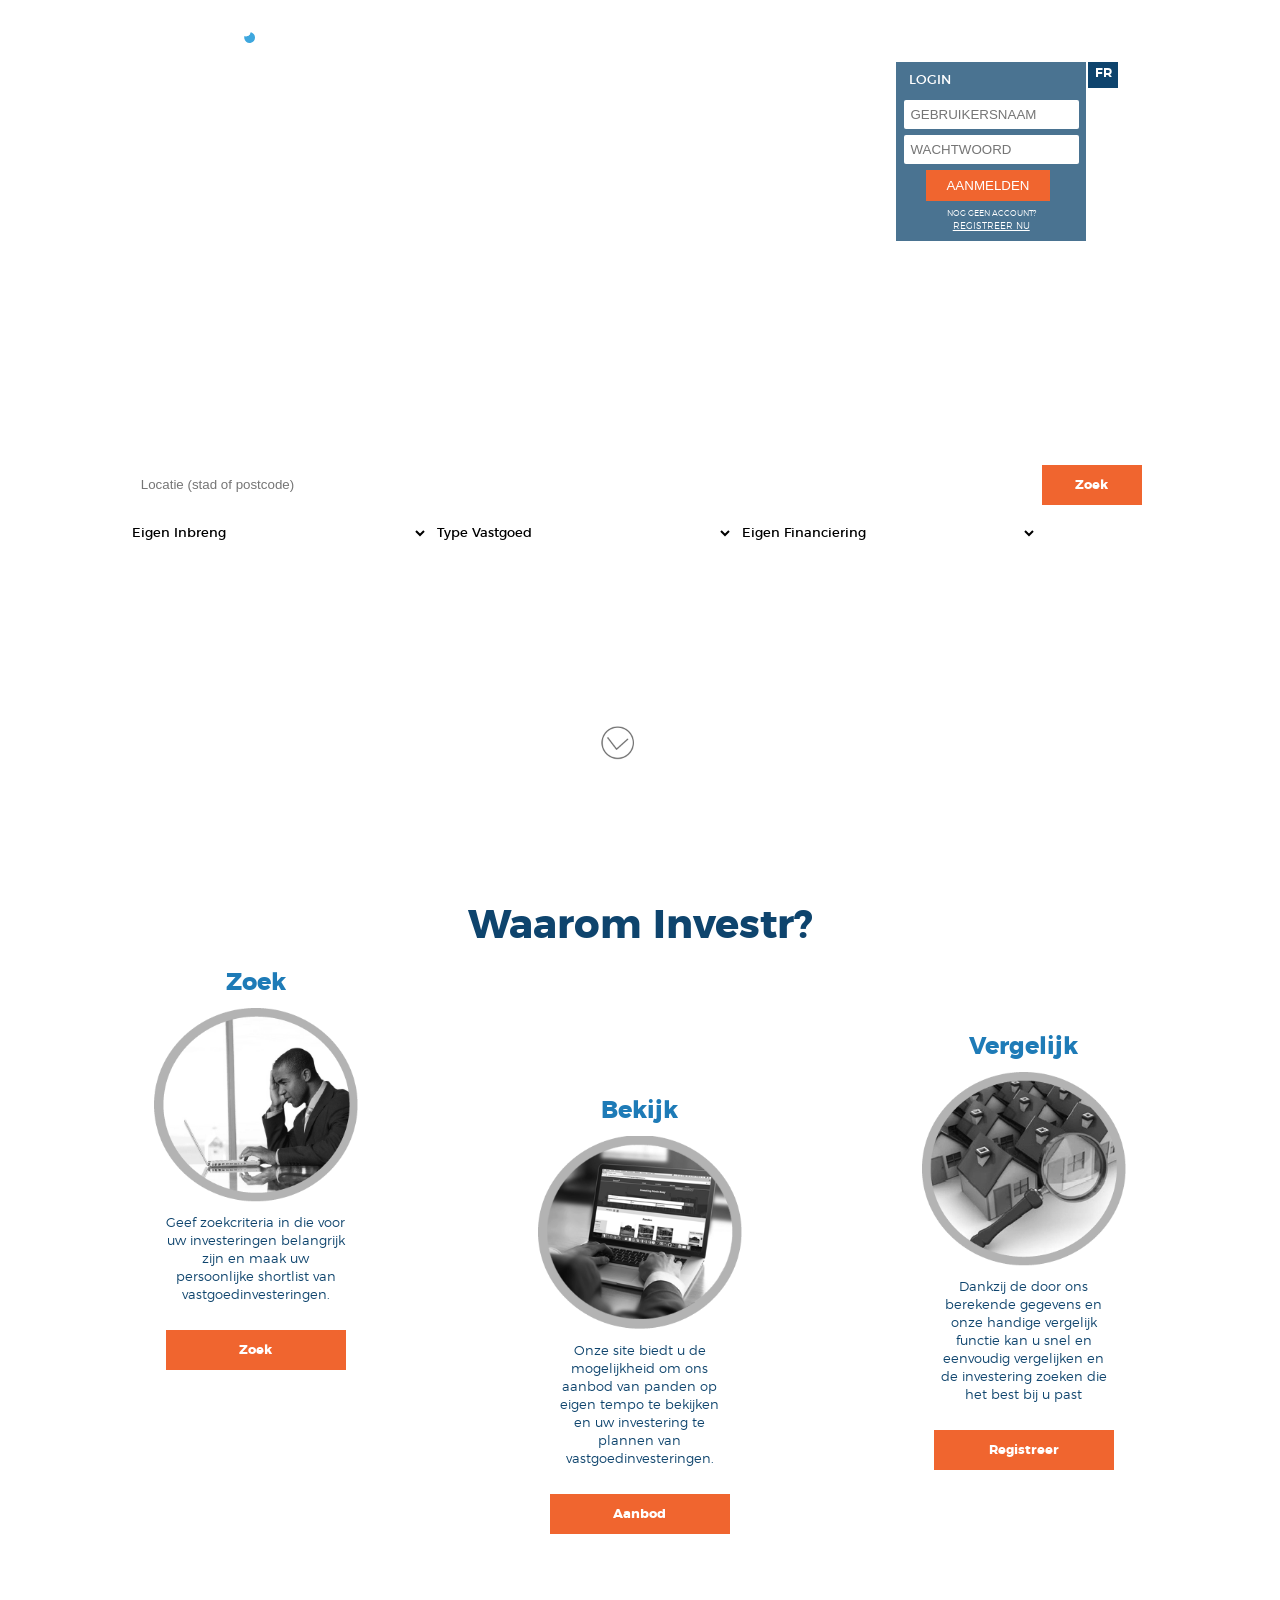
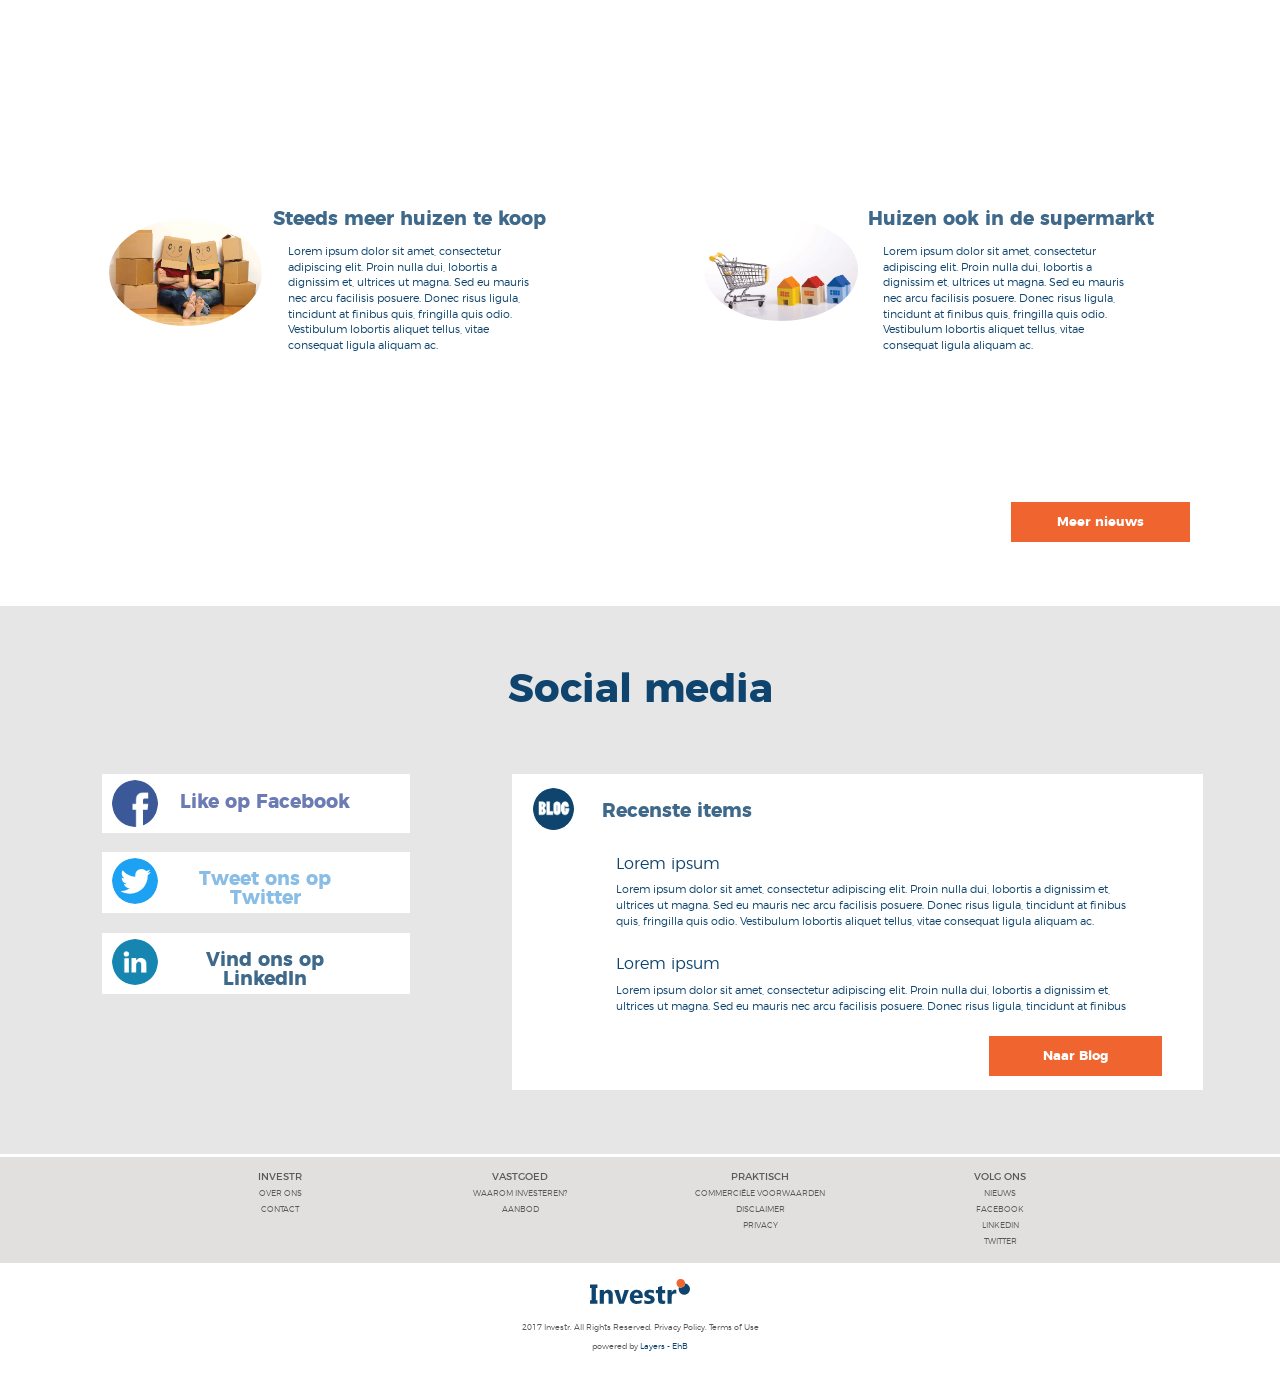
==== commit 1efc1de8: "Lennert" ====
--- a/index.html
+++ b/index.html
@@ -52,6 +52,7 @@
           <input type="button" class="button" value="Zoek"> </a>
         <div class="details">
           <select name="type vastgoed" class="type_vastgoed">
+            <option>Eigen Inbreng</option>
             <option value="Huis">Huis </option>
             <option value="Appartement">Appartement</option>
             <option value="Studentenhuisvesting">Studentenhuisvesting</option>
@@ -61,6 +62,7 @@
             <option value="Assistentieflats">Assistentieflats</option>
           </select>
           <select name="type vastgoed">
+            <option>Type Vastgoed</option>
             <option value="Huis">Huis </option>
             <option value="Appartement">Appartement</option>
             <option value="Studentenhuisvesting">Studentenhuisvesting</option>
@@ -70,6 +72,7 @@
             <option value="Assistentieflats">Assistentieflats</option>
           </select>
           <select name="Eigen inbreng">
+            <option>Eigen Financiering</option>
             <option value="Geen financiering">Geen financiering </option>
             <option value="3 jaar">3 jaar</option>
             <option value="5 jaar">5 jaar</option>
--- a/css/homepage.css
+++ b/css/homepage.css
@@ -338,8 +338,8 @@
     padding-bottom: 5%;
   }
   .TWEE_L h1 {
-    width: 80%;
-    margin: 5% 20% 0% 10%;
+    width: 70%;
+    margin: 5% 15% 0% 15%;
     text-align: center;
     font-size: 40px;
   }
@@ -348,7 +348,7 @@
     width: 20%;
     margin-top: 0%;
     margin-right: 0%;
-    margin-left: 12%;
+    margin-left: 10%;
     height: 100%;
   }
   .BOL2 {
@@ -356,14 +356,14 @@
     width: 20%;
     margin-top: 10%;
     margin-right: 0;
-    margin-left: 9%;
+    margin-left: 10%;
   }
   .BOL3 {
     float: left;
     width: 20%;
     margin-top: 5%;
     margin-right: 0;
-    margin-left: 7%;
+    margin-left: 10%;
   }
   .button {
     font-family: 'montserratbold';
@@ -379,28 +379,28 @@
   .TWEE_L h2 {
     text-align: center;
     width: 70%;
-    margin-left: 10%;
+    margin-left: 15%;
   }
   .TWEE_L img {
-    width: 70%;
+    width: 80%;
     margin-left: 10%;
     filter: grayscale(100%)
   }
   .TWEE_L:hover img {
-    width: 70%;
-    margin-left: 10%;
     transition: filter 2s;
     filter: none;
   }
   .TWEE_L p {
     text-align: center;
+    font-size: 0.8em;
     width: 70%;
     margin: 0;
-    margin-left: 10%;
-  }
-  .TWEE_L button {
-    width: 50%;
-    margin-left: 25%;
+    margin-left: 15%;
+  }
+  .TWEE_L .button {
+    width: 70%;
+    margin-top: 10%;
+    margin-left: 15%;
     text-align: center;
   }
   /*---------------NIEUWS--------------*/
@@ -448,7 +448,7 @@
   .DRIE_L p {
     width: 80%;
     margin-top: 2%;
-    margin-bottom: 10%;
+    margin-bottom: 15%;
     top: 0;
   }
   .DRIE_L h2 {
@@ -607,7 +607,7 @@
     width: 78%;
     margin-left: 15%;
     margin-right: 5%;
-    margin-bottom: 3%;
+    margin-bottom: 0%;
   }
 }
 
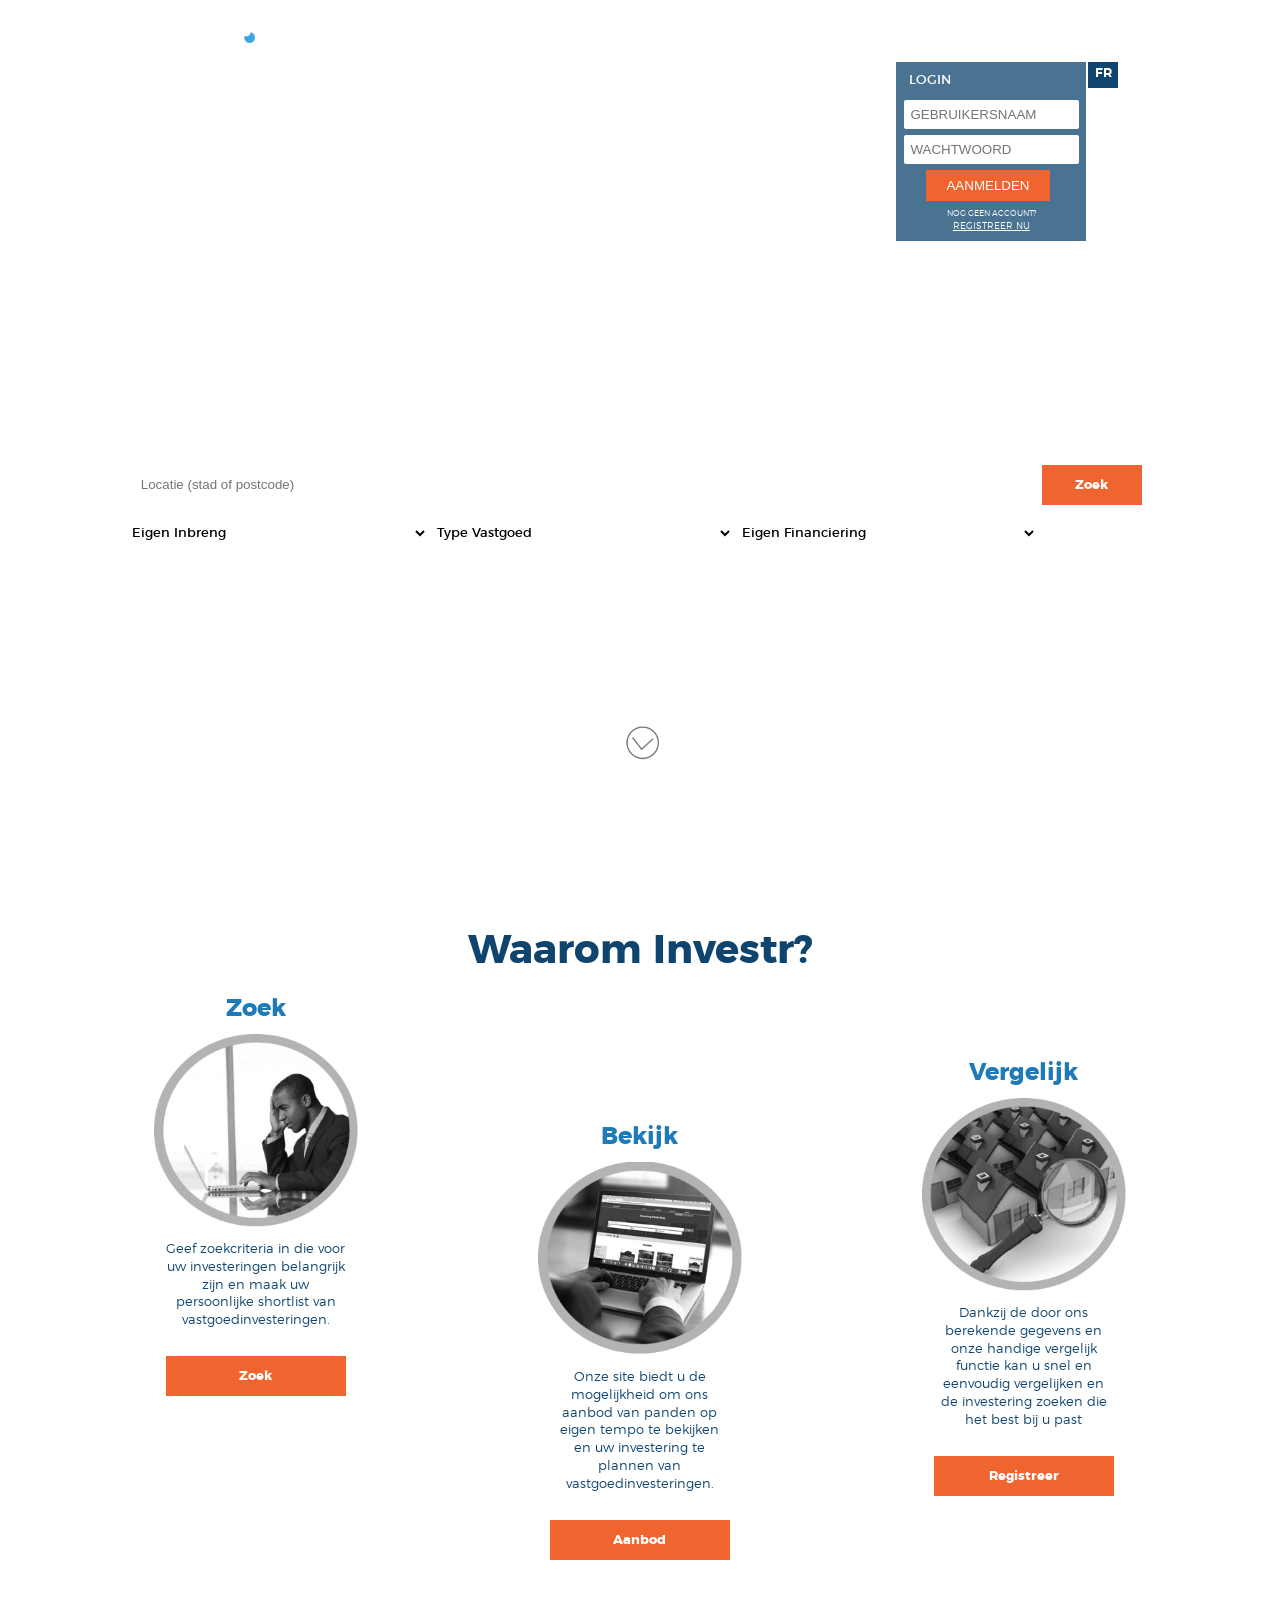
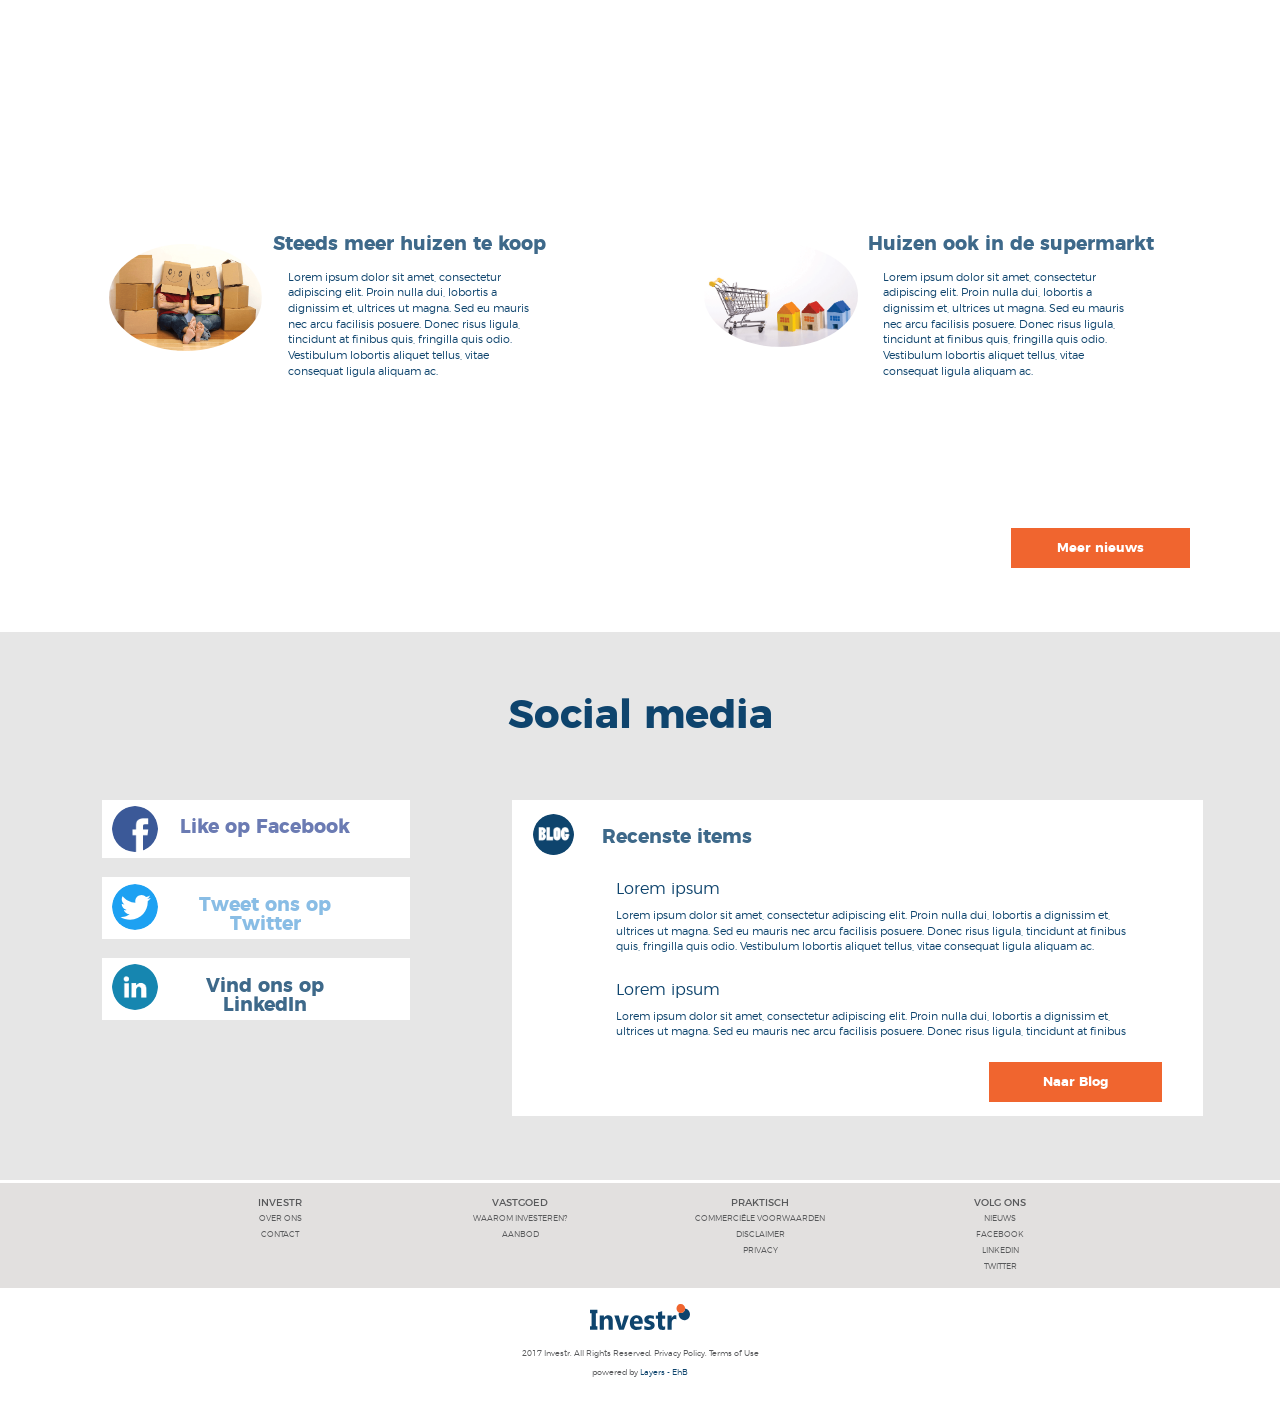
==== commit ba2ee322: "Lennert Home" ====
--- a/index.html
+++ b/index.html
@@ -180,7 +180,7 @@
       <div class="fMenu">
         <ul>
           <h4>investr</h4>
-          <li><a href="over_ons.html">over ons</a></li>
+          <li><a href="pages/over_ons.html">over ons</a></li>
           <li><a href="#">contact</a></li>
         </ul>
       </div>
--- a/css/homepage.css
+++ b/css/homepage.css
@@ -237,9 +237,9 @@
   .next {
     display: block;
     width: 20%;
-    margin-left: 42%;
+    margin-left: 44%;
     margin-top: 10%;
-    margin-bottom: 2%;
+    margin-bottom: 4%;
     filter: grayscale(80);
   }
   .next:hover {
@@ -594,7 +594,11 @@
   }
   .VIER_L .link:hover {
     box-sizing: border-box;
-    background-color: #F0652F
+    background-color: #F0652F;
+    color: white;
+  }
+  .VIER_L .link:hover h2 {
+    color: white;
   }
   .link:hover h2 {
     background-color: #F0652F
